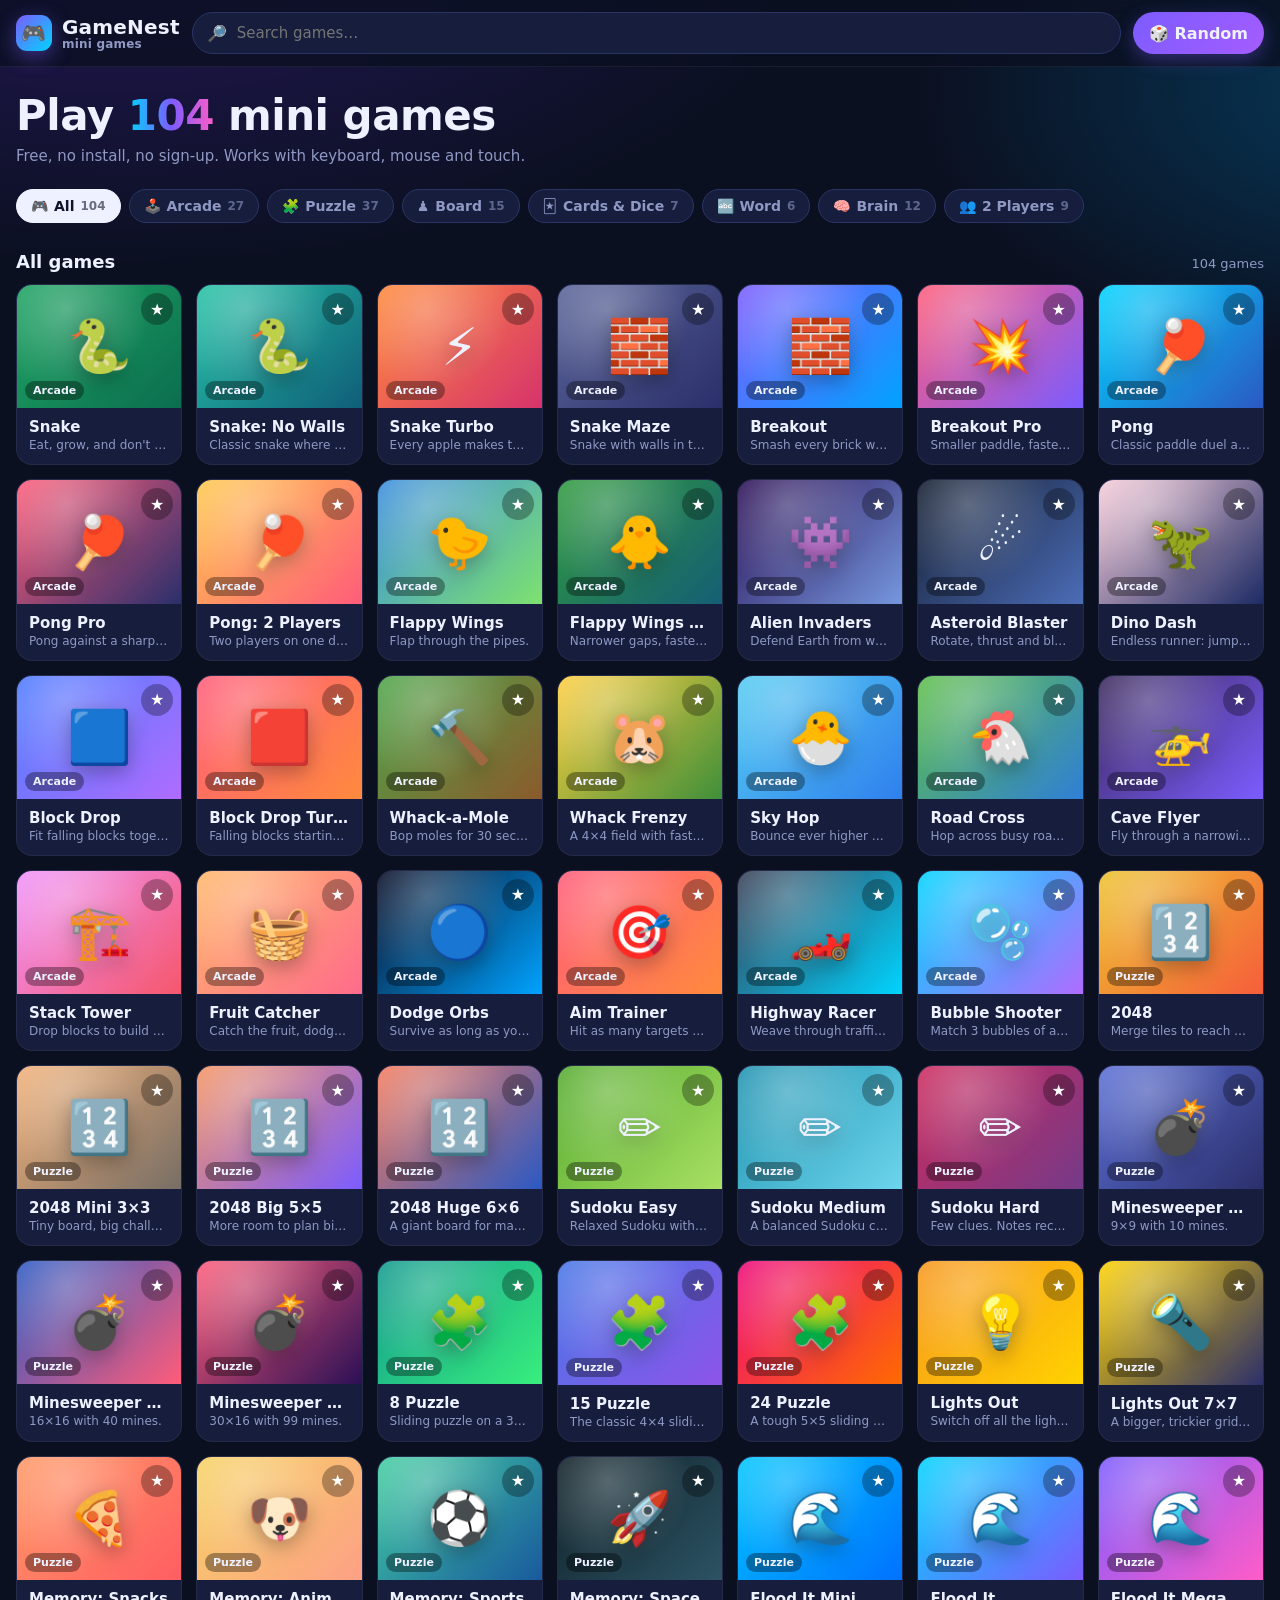
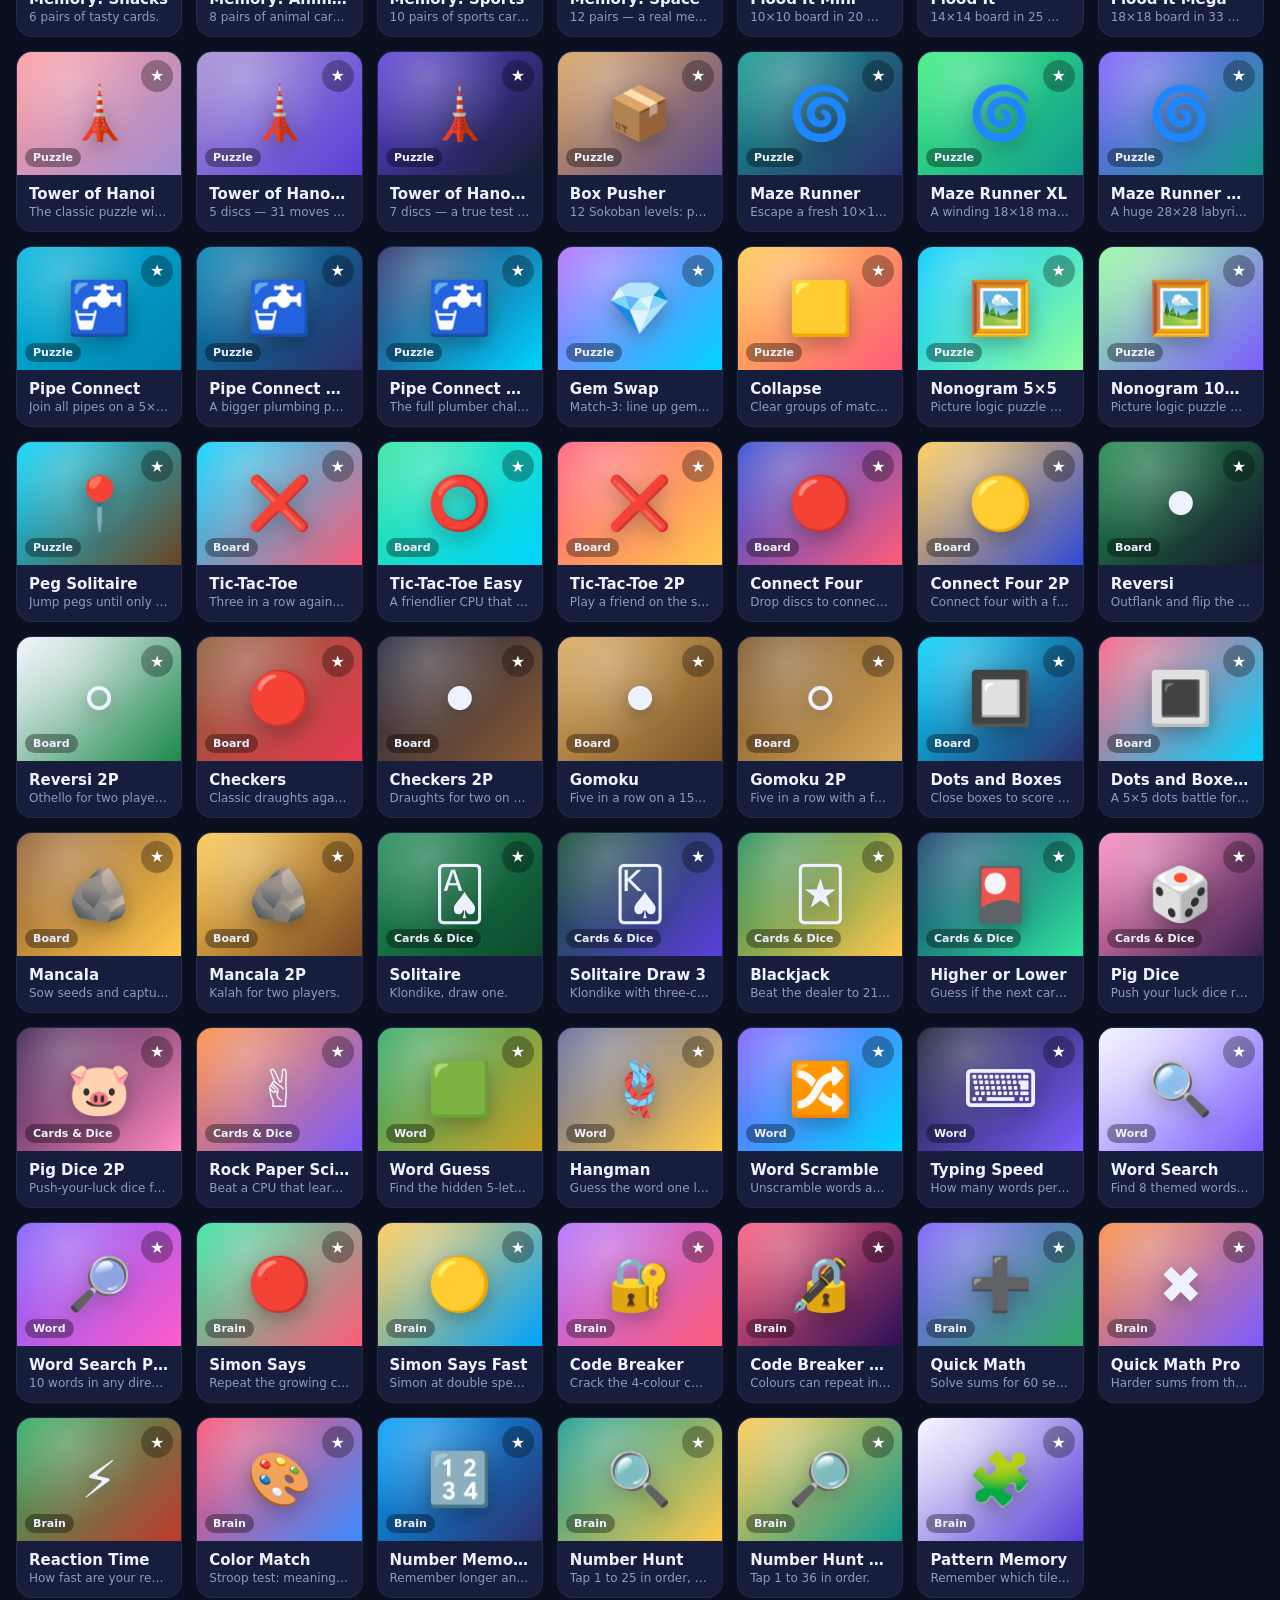
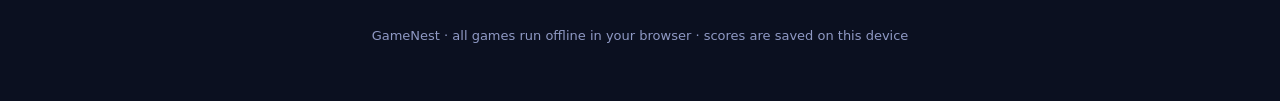
==== index.html @ c079149c "Add GameNest: 104 mini games for laptop and mobile A static, no-build game hub with search, categori" ====
<!doctype html>
<html lang="en">
<head>
  <meta charset="utf-8">
  <meta name="viewport" content="width=device-width, initial-scale=1, viewport-fit=cover">
  <meta name="theme-color" content="#0b1020">
  <meta name="description" content="GameNest: a big collection of free mini games that run in your browser on laptop and mobile.">
  <title>GameNest · Mini Games</title>
  <link rel="icon" href="icon.svg" type="image/svg+xml">
  <link rel="manifest" href="manifest.webmanifest">
  <link rel="stylesheet" href="css/style.css">
</head>
<body>
  <header class="top">
    <div class="top-inner">
      <a class="logo" href="./"><span class="logo-mark">🎮</span><span class="txt">GameNest<small>mini games</small></span></a>
      <label class="search">
        <span aria-hidden="true">🔎</span>
        <input id="q" type="search" placeholder="Search games…" autocomplete="off" aria-label="Search games">
      </label>
      <button class="pill-btn" id="random" title="Play a random game">🎲 <span class="lbl">Random</span></button>
    </div>
  </header>

  <div class="wrap">
    <section class="hero">
      <h1>Play <span id="count">lots of</span> mini games</h1>
      <p>Free, no install, no sign-up. Works with keyboard, mouse and touch.</p>
    </section>

    <nav class="chips" id="chips" aria-label="Categories"></nav>

    <section id="recentSec" hidden>
      <div class="section-title"><h2>Continue playing</h2></div>
      <div class="row" id="recent"></div>
    </section>

    <section id="favSec" hidden>
      <div class="section-title"><h2>★ Favorites</h2></div>
      <div class="row" id="favs"></div>
    </section>

    <section>
      <div class="section-title"><h2 id="listTitle">All games</h2><span id="listCount"></span></div>
      <div class="grid" id="grid"></div>
      <div class="empty" id="empty" hidden>No games match your search.</div>
    </section>

    <div class="foot">GameNest · all games run offline in your browser · scores are saved on this device</div>
  </div>

  <script src="js/core.js"></script>
  <script src="js/registry.js"></script>
  <script src="js/hub.js"></script>
</body>
</html>
---- css/style.css ----
:root {
  --bg: #0b1020;
  --bg2: #111735;
  --panel: #161d3d;
  --panel2: #1f2852;
  --line: #2a3566;
  --text: #eef1ff;
  --muted: #8f99c4;
  --accent: #7c5cff;
  --accent2: #00d4ff;
  --good: #2ee59d;
  --bad: #ff5c7a;
  --warn: #ffc94d;
  --radius: 16px;
  --font: system-ui, -apple-system, "Segoe UI", Roboto, "Helvetica Neue", Arial, sans-serif;
  color-scheme: dark;
}

* { box-sizing: border-box; }
html, body { margin: 0; padding: 0; }
body {
  background: radial-gradient(1200px 600px at 10% -10%, #24185a 0%, transparent 60%),
              radial-gradient(900px 500px at 110% 10%, #06395a 0%, transparent 55%),
              var(--bg);
  background-attachment: fixed;
  color: var(--text);
  font-family: var(--font);
  -webkit-tap-highlight-color: transparent;
}
button, input { font: inherit; color: inherit; }
button { cursor: pointer; }
a { color: inherit; text-decoration: none; }

/* ---------- Hub ---------- */
.top {
  position: sticky; top: 0; z-index: 10;
  backdrop-filter: blur(14px); -webkit-backdrop-filter: blur(14px);
  background: rgba(11, 16, 32, .78);
  border-bottom: 1px solid rgba(255,255,255,.06);
}
.top-inner {
  max-width: 1280px; margin: 0 auto; padding: 12px 16px;
  display: flex; align-items: center; gap: 12px;
}
.logo { display: flex; align-items: center; gap: 10px; font-weight: 800; font-size: 20px; letter-spacing: .2px; white-space: nowrap; }
.logo-mark {
  width: 36px; height: 36px; border-radius: 11px; display: grid; place-items: center; font-size: 20px;
  background: linear-gradient(135deg, var(--accent), var(--accent2));
  box-shadow: 0 6px 20px rgba(124,92,255,.45);
}
.logo small { color: var(--muted); font-weight: 600; font-size: 12px; display: block; margin-top: -2px; }
.search {
  flex: 1; min-width: 0; display: flex; align-items: center; gap: 8px;
  background: var(--panel); border: 1px solid var(--line); border-radius: 999px; padding: 0 14px; height: 42px;
}
.search input { flex: 1; min-width: 0; background: none; border: 0; outline: none; font-size: 15px; }
.search:focus-within { border-color: var(--accent); box-shadow: 0 0 0 3px rgba(124,92,255,.25); }
.pill-btn {
  height: 42px; padding: 0 16px; border-radius: 999px; border: 0; white-space: nowrap;
  background: linear-gradient(135deg, var(--accent), #a55cff); font-weight: 700;
  box-shadow: 0 6px 18px rgba(124,92,255,.35);
}
.pill-btn:active { transform: scale(.97); }

.wrap { max-width: 1280px; margin: 0 auto; padding: 0 16px 48px; }
.hero { padding: 26px 0 8px; }
.hero h1 { margin: 0; font-size: clamp(26px, 5vw, 42px); line-height: 1.1; letter-spacing: -.5px; }
.hero h1 span { background: linear-gradient(90deg, var(--accent2), var(--accent), #ff5cc8); -webkit-background-clip: text; background-clip: text; color: transparent; }
.hero p { color: var(--muted); margin: 8px 0 0; font-size: 15px; }

.chips { display: flex; gap: 8px; overflow-x: auto; padding: 16px 0 6px; scrollbar-width: none; }
.chips::-webkit-scrollbar { display: none; }
.chip {
  flex: none; border: 1px solid var(--line); background: var(--panel); border-radius: 999px;
  padding: 8px 14px; font-size: 14px; font-weight: 600; color: var(--muted);
  display: flex; align-items: center; gap: 6px;
}
.chip b { font-weight: 600; opacity: .6; font-size: 12px; }
.chip.on { background: var(--text); color: #10142b; border-color: var(--text); }

.section-title { display: flex; align-items: baseline; justify-content: space-between; margin: 22px 0 12px; }
.section-title h2 { margin: 0; font-size: 18px; }
.section-title span { color: var(--muted); font-size: 13px; }

.grid { display: grid; gap: 14px; grid-template-columns: repeat(auto-fill, minmax(160px, 1fr)); }
.row { display: grid; gap: 12px; grid-auto-flow: column; grid-auto-columns: 150px; overflow-x: auto; padding-bottom: 6px; scrollbar-width: thin; }

.card {
  position: relative; display: flex; flex-direction: column; border-radius: var(--radius); overflow: hidden;
  background: var(--panel); border: 1px solid rgba(255,255,255,.06);
  transition: transform .15s ease, box-shadow .15s ease, border-color .15s;
}
.card:hover { transform: translateY(-3px); box-shadow: 0 14px 30px rgba(0,0,0,.4); border-color: rgba(255,255,255,.16); }
.card:active { transform: scale(.98); }
.card .thumb {
  aspect-ratio: 4 / 3; display: grid; place-items: center; font-size: 52px; position: relative;
  background: var(--c1);
  background: linear-gradient(135deg, var(--c1), var(--c2));
}
.card .thumb::after {
  content: ""; position: absolute; inset: 0;
  background: radial-gradient(circle at 30% 20%, rgba(255,255,255,.28), transparent 55%);
}
.card .thumb .emo { filter: drop-shadow(0 6px 10px rgba(0,0,0,.3)); z-index: 1; }
.card .badge {
  position: absolute; left: 8px; bottom: 8px; z-index: 2; font-size: 11px; font-weight: 700;
  background: rgba(0,0,0,.35); padding: 3px 8px; border-radius: 999px; backdrop-filter: blur(4px);
}
.card .meta { padding: 10px 12px 12px; }
.card .name { font-weight: 700; font-size: 15px; white-space: nowrap; overflow: hidden; text-overflow: ellipsis; }
.card .sub { color: var(--muted); font-size: 12px; margin-top: 2px; white-space: nowrap; overflow: hidden; text-overflow: ellipsis; }
.fav {
  position: absolute; right: 8px; top: 8px; z-index: 3; width: 32px; height: 32px; border-radius: 50%; border: 0;
  background: rgba(0,0,0,.3); font-size: 16px; display: grid; place-items: center; color: #fff;
}
.fav.on { color: var(--warn); }
.empty { color: var(--muted); padding: 40px 0; text-align: center; }
.foot { color: var(--muted); text-align: center; font-size: 13px; padding: 30px 0 10px; }

@media (max-width: 560px) {
  .logo small { display: none; }
  .logo .txt { display: none; }
  .pill-btn { padding: 0 14px; }
  .pill-btn .lbl { display: none; }
  .grid { grid-template-columns: repeat(auto-fill, minmax(140px, 1fr)); gap: 10px; }
  .card .thumb { font-size: 44px; }
}

/* ---------- Player ---------- */
body.play {
  height: 100vh; height: 100dvh; overflow: hidden; display: flex; flex-direction: column;
  overscroll-behavior: none; user-select: none; -webkit-user-select: none;
}
.bar {
  flex: none; display: flex; align-items: center; gap: 8px; padding: 8px 10px;
  padding-top: max(8px, env(safe-area-inset-top));
  background: rgba(11,16,32,.85); border-bottom: 1px solid rgba(255,255,255,.06);
}
.ibtn {
  width: 38px; height: 38px; flex: none; border-radius: 11px; border: 1px solid var(--line);
  background: var(--panel); display: grid; place-items: center; font-size: 17px; line-height: 1;
}
.ibtn:active { transform: scale(.94); }
.ibtn[hidden] { display: none; }
.gtitle { flex: 1; min-width: 0; display: flex; align-items: center; gap: 8px; font-weight: 800; }
.gtitle .t { white-space: nowrap; overflow: hidden; text-overflow: ellipsis; }
.stats { display: flex; gap: 6px; }
.stat { background: var(--panel); border: 1px solid var(--line); border-radius: 10px; padding: 3px 10px; text-align: center; min-width: 58px; }
.stat small { display: block; color: var(--muted); font-size: 10px; text-transform: uppercase; letter-spacing: .6px; }
.stat b { font-size: 15px; font-variant-numeric: tabular-nums; }
.status { flex: none; text-align: center; color: var(--muted); font-size: 14px; min-height: 0; padding: 0 10px; }
.status:not(:empty) { padding: 6px 10px; }
.stage {
  flex: 1; min-height: 0; position: relative; display: flex; align-items: center; justify-content: center;
  padding: 10px; touch-action: none; overflow: hidden;
}
.stage > canvas { display: block; border-radius: 12px; box-shadow: 0 10px 40px rgba(0,0,0,.45); touch-action: none; }
.pad {
  flex: none; display: none; justify-content: space-between; align-items: center; gap: 16px;
  padding: 8px 16px; padding-bottom: max(10px, env(safe-area-inset-bottom));
}
.pad.show { display: flex; }
.pad .grp { display: flex; gap: 10px; align-items: center; }
.pad .dpad { display: grid; grid-template-columns: repeat(3, 54px); grid-template-rows: repeat(3, 54px); gap: 4px; }
.pbtn {
  width: 64px; height: 64px; border-radius: 18px; border: 1px solid var(--line); background: var(--panel2);
  font-size: 24px; display: grid; place-items: center; touch-action: none; user-select: none; -webkit-user-select: none;
}
.dpad .pbtn { width: 54px; height: 54px; border-radius: 14px; }
.pbtn.down { background: var(--accent); transform: scale(.95); }
.pbtn.big { width: 76px; height: 76px; border-radius: 50%; background: linear-gradient(135deg, var(--accent), #a55cff); }

.overlay {
  position: fixed; inset: 0; z-index: 50; display: grid; place-items: center; padding: 20px;
  background: rgba(6, 9, 20, .72); backdrop-filter: blur(6px); -webkit-backdrop-filter: blur(6px);
}
.overlay[hidden] { display: none; }
.modal {
  width: min(420px, 100%); max-height: 100%; overflow: auto; background: var(--panel); border: 1px solid var(--line);
  border-radius: 22px; padding: 24px; text-align: center; box-shadow: 0 30px 80px rgba(0,0,0,.6);
  animation: pop .22s ease-out;
}
@keyframes pop { from { transform: scale(.92); opacity: 0; } to { transform: none; opacity: 1; } }
.modal .big-emo { font-size: 60px; line-height: 1; }
.modal h2 { margin: 10px 0 6px; font-size: 24px; }
.modal p { color: var(--muted); margin: 6px 0; line-height: 1.45; font-size: 15px; }
.modal .how { text-align: left; background: var(--bg2); border-radius: 12px; padding: 12px 14px; margin: 14px 0; font-size: 14px; color: #c9cff0; line-height: 1.5; }
.modal .scoreline { font-size: 34px; font-weight: 800; margin: 8px 0; }
.modal .btns { display: flex; gap: 10px; justify-content: center; margin-top: 16px; flex-wrap: wrap; }
.btn {
  border: 0; border-radius: 12px; padding: 12px 20px; font-weight: 700; font-size: 15px;
  background: var(--panel2); border: 1px solid var(--line);
}
.btn.primary { background: linear-gradient(135deg, var(--accent), #a55cff); border-color: transparent; }
.btn:active { transform: scale(.97); }
.toast {
  position: fixed; left: 50%; top: calc(env(safe-area-inset-top) + 104px); transform: translateX(-50%); z-index: 60; pointer-events: none;
  background: var(--text); color: #10142b; padding: 8px 16px; border-radius: 999px; font-weight: 700; font-size: 14px;
  opacity: 0; transition: opacity .2s;
}
.toast.show { opacity: 1; }

@media (max-width: 480px) {
  .bar { gap: 5px; padding-left: 8px; padding-right: 8px; }
  .ibtn { width: 33px; height: 34px; font-size: 15px; border-radius: 10px; }
  .gtitle .t { display: none; }
  .stats { gap: 4px; }
  .stat { min-width: 46px; padding: 2px 6px; }
  .stat b { font-size: 14px; }
}

/* DOM-based game helpers */
.gui { display: flex; flex-direction: column; align-items: center; gap: 14px; width: 100%; max-width: 560px; max-height: 100%; overflow: auto; padding: 4px; touch-action: manipulation; }
.gui .big { font-size: clamp(28px, 7vw, 48px); font-weight: 800; text-align: center; }
.gui .muted { color: var(--muted); text-align: center; }
.gui .row-btns { display: flex; gap: 10px; flex-wrap: wrap; justify-content: center; }
.gui input[type=text], .gui input[type=number] {
  background: var(--bg2); border: 1px solid var(--line); border-radius: 12px; padding: 12px 14px; font-size: 20px;
  text-align: center; outline: none; width: 100%; max-width: 360px; user-select: text; -webkit-user-select: text;
}
.gui input:focus { border-color: var(--accent); }
.kbd { display: flex; flex-direction: column; gap: 6px; width: 100%; max-width: 520px; }
.kbd .kr { display: flex; gap: 5px; justify-content: center; }
.kbd button {
  flex: 1; max-width: 44px; height: 52px; border: 0; border-radius: 8px; background: #3a4475; font-weight: 700; font-size: 15px; padding: 0;
}
.kbd button.wide { max-width: 70px; flex: 1.6; font-size: 12px; }
.kbd button.g { background: #2fa866; } .kbd button.y { background: #c9a227; } .kbd button.x { background: #222a4d; color: #6b74a0; }
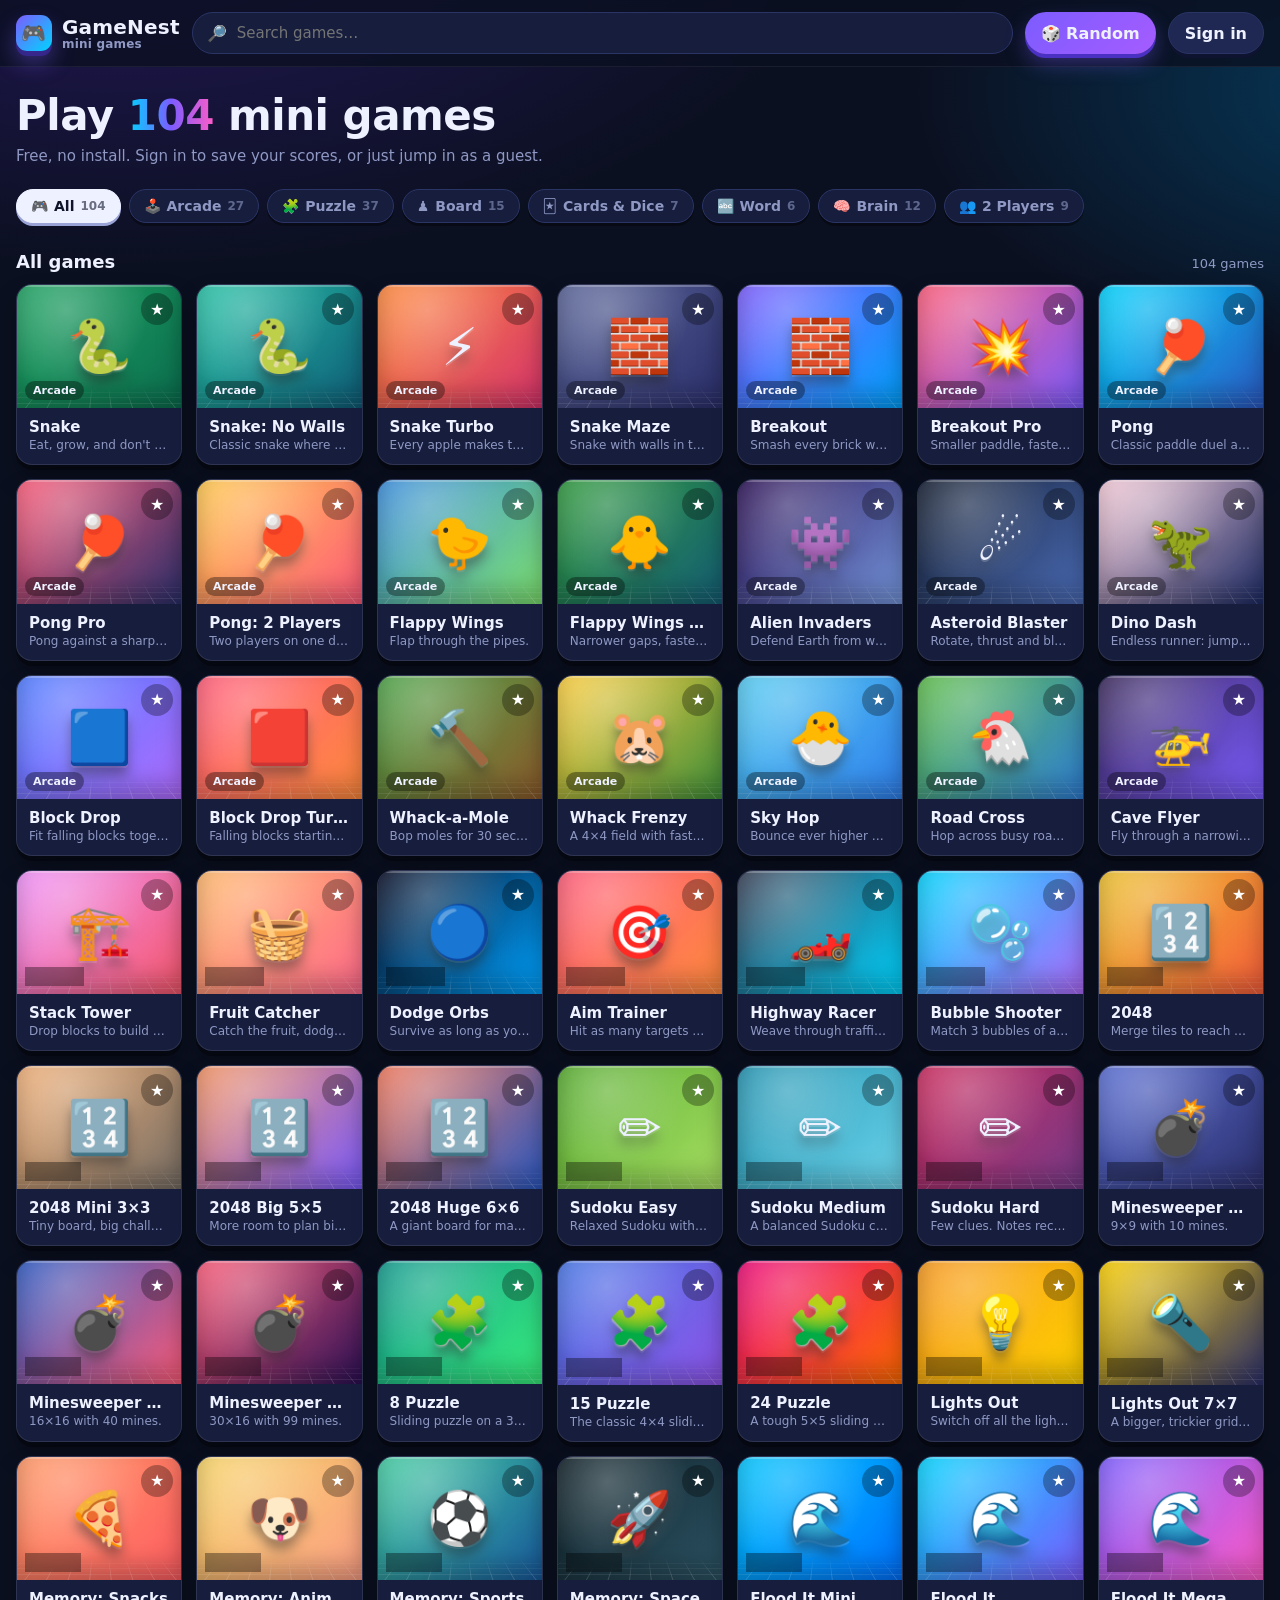
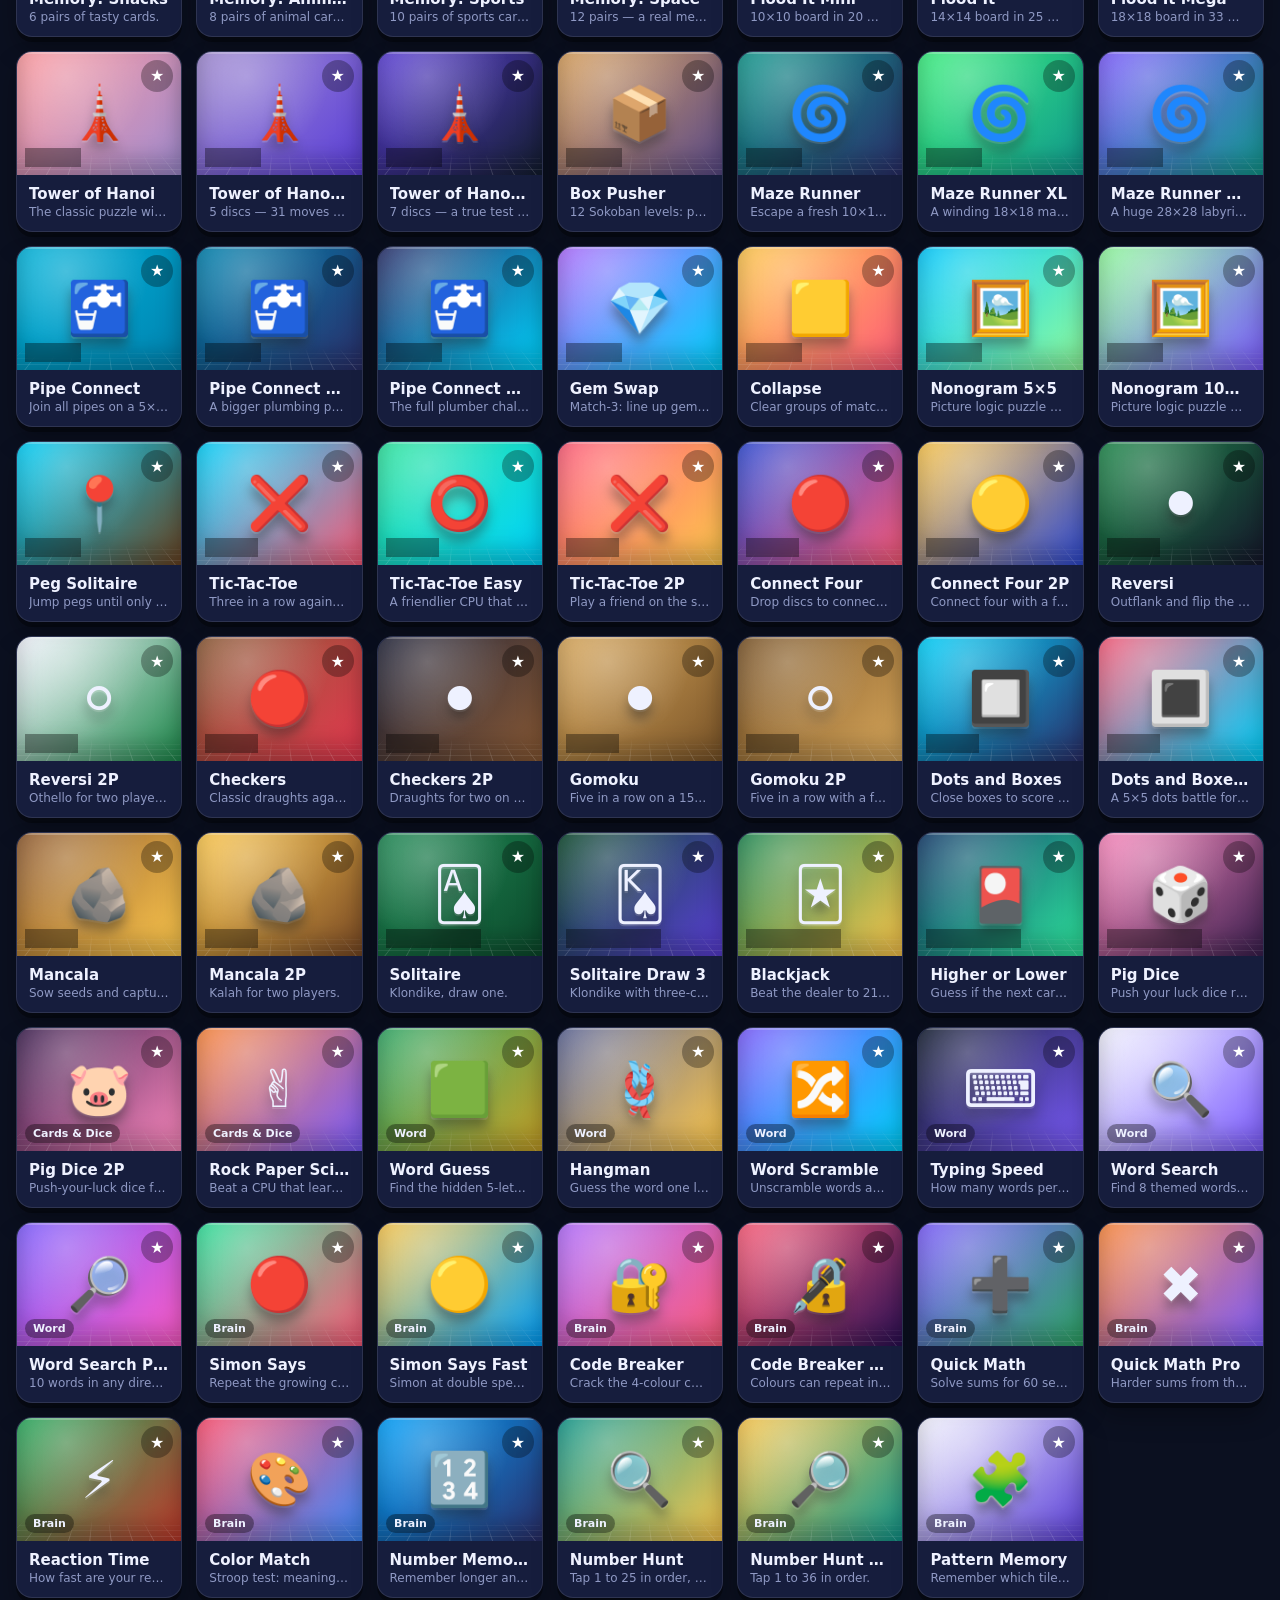
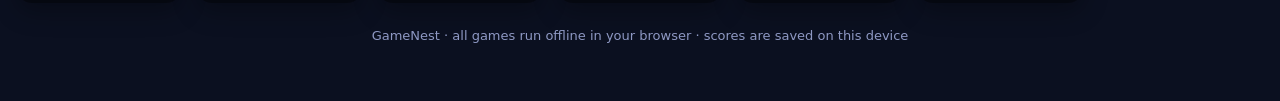
==== commit e3032bd0: "Add login/register accounts and a shared 2.5D canvas look - login.html + js/login.js: sign in, creat" ====
--- a/index.html
+++ b/index.html
@@ -9,6 +9,7 @@
   <link rel="icon" href="icon.svg" type="image/svg+xml">
   <link rel="manifest" href="manifest.webmanifest">
   <link rel="stylesheet" href="css/style.css">
+  <link rel="stylesheet" href="css/fx.css">
 </head>
 <body>
   <header class="top">
@@ -19,13 +20,14 @@
         <input id="q" type="search" placeholder="Search games…" autocomplete="off" aria-label="Search games">
       </label>
       <button class="pill-btn" id="random" title="Play a random game">🎲 <span class="lbl">Random</span></button>
+      <div class="user" id="user"></div>
     </div>
   </header>
 
   <div class="wrap">
     <section class="hero">
       <h1>Play <span id="count">lots of</span> mini games</h1>
-      <p>Free, no install, no sign-up. Works with keyboard, mouse and touch.</p>
+      <p>Free, no install. Sign in to save your scores, or just jump in as a guest.</p>
     </section>
 
     <nav class="chips" id="chips" aria-label="Categories"></nav>
--- a/css/fx.css
+++ b/css/fx.css
@@ -0,0 +1,138 @@
+/* ---------- 2.5D polish (loaded after style.css) ---------- */
+.logo-mark { box-shadow: 0 5px 0 rgba(60,40,160,.7), 0 12px 22px rgba(124,92,255,.4); }
+.pill-btn { box-shadow: 0 4px 0 #4a31c4, 0 10px 20px rgba(124,92,255,.35); transition: transform .1s, box-shadow .1s; }
+.pill-btn:active { transform: translateY(3px); box-shadow: 0 1px 0 #4a31c4, 0 4px 10px rgba(124,92,255,.3); }
+.pill-btn.ghost { display: inline-flex; align-items: center; background: var(--panel2); border: 1px solid var(--line); box-shadow: 0 4px 0 #0e1330; }
+.chip { box-shadow: 0 3px 0 rgba(0,0,0,.35); transition: transform .1s, box-shadow .1s; }
+.chip:active { transform: translateY(2px); box-shadow: 0 1px 0 rgba(0,0,0,.35); }
+.chip.on { box-shadow: 0 3px 0 #9aa3d6; }
+
+.grid, .row { perspective: 900px; }
+.row { padding-top: 6px; padding-bottom: 14px; }
+.card {
+  transform-style: preserve-3d; border-color: rgba(255,255,255,.1);
+  box-shadow: 0 5px 0 rgba(0,0,0,.35), 0 14px 24px rgba(0,0,0,.28);
+  transition: transform .2s ease, box-shadow .2s ease, border-color .2s;
+}
+.card:hover { transform: translateY(-6px) rotateX(5deg) rotateY(-3deg); box-shadow: 0 11px 0 rgba(0,0,0,.35), 0 26px 36px rgba(0,0,0,.4); }
+.card:active { transform: translateY(2px) scale(.98); box-shadow: 0 2px 0 rgba(0,0,0,.35); }
+.card .thumb { box-shadow: inset 0 -14px 24px rgba(0,0,0,.28), inset 0 2px 0 rgba(255,255,255,.25); overflow: hidden; }
+/* tilted floor grid under the icon */
+.card .thumb::before {
+  content: ""; position: absolute; left: -10%; right: -10%; bottom: -2px; height: 46%;
+  background:
+    repeating-linear-gradient(90deg, rgba(255,255,255,.16) 0 1px, transparent 1px 22px),
+    repeating-linear-gradient(0deg, rgba(255,255,255,.16) 0 1px, transparent 1px 14px);
+  transform: perspective(160px) rotateX(58deg); transform-origin: bottom;
+  -webkit-mask-image: linear-gradient(to top, #000 10%, transparent); mask-image: linear-gradient(to top, #000 10%, transparent);
+}
+.card .thumb .emo { transition: transform .25s ease; filter: drop-shadow(0 10px 6px rgba(0,0,0,.35)) drop-shadow(0 2px 0 rgba(255,255,255,.2)); }
+.card:hover .thumb .emo { transform: translateY(-5px) scale(1.12) rotate(-4deg); }
+
+.btn { box-shadow: 0 4px 0 #0e1330; transition: transform .08s, box-shadow .08s; }
+.btn:active { transform: translateY(3px); box-shadow: 0 1px 0 #0e1330; }
+.btn.primary { box-shadow: 0 4px 0 #4a31c4, 0 10px 18px rgba(124,92,255,.3); }
+.btn.primary:active { box-shadow: 0 1px 0 #4a31c4; }
+.ibtn { box-shadow: 0 3px 0 rgba(0,0,0,.4); }
+.ibtn:active { transform: translateY(2px); box-shadow: 0 1px 0 rgba(0,0,0,.4); }
+.stat { box-shadow: inset 0 2px 6px rgba(0,0,0,.35); background: #0f1531; }
+.pbtn { box-shadow: 0 5px 0 rgba(0,0,0,.45); }
+.pbtn.down { transform: translateY(4px); box-shadow: 0 1px 0 rgba(0,0,0,.45); }
+.pbtn.big { box-shadow: 0 6px 0 #4a31c4; }
+.modal { box-shadow: 0 8px 0 rgba(0,0,0,.35), 0 30px 80px rgba(0,0,0,.6); background: linear-gradient(180deg, #1c2550, var(--panel)); }
+
+/* the stage is a lit "table" the canvas sits on, with a receding floor */
+.stage {
+  background:
+    radial-gradient(ellipse 70% 55% at 50% 40%, rgba(124,92,255,.16), transparent 70%),
+    linear-gradient(180deg, transparent 55%, rgba(0,0,0,.35));
+}
+.stage::before {
+  content: ""; position: absolute; left: -20%; right: -20%; bottom: 0; height: 55%; pointer-events: none;
+  background:
+    repeating-linear-gradient(90deg, rgba(150,175,255,.09) 0 1px, transparent 1px 60px),
+    repeating-linear-gradient(0deg, rgba(150,175,255,.09) 0 1px, transparent 1px 38px);
+  transform: perspective(500px) rotateX(62deg); transform-origin: bottom;
+  -webkit-mask-image: linear-gradient(to top, #000, transparent); mask-image: linear-gradient(to top, #000, transparent);
+}
+.stage > canvas {
+  position: relative; border-radius: 14px;
+  box-shadow: 0 0 0 3px #232d63, 0 0 0 5px rgba(255,255,255,.07), 0 10px 0 #0a0f26, 0 28px 50px rgba(0,0,0,.55);
+}
+
+/* ---------- user chip ---------- */
+.user { position: relative; flex: none; }
+.avatar {
+  width: 38px; height: 38px; border-radius: 50%; border: 2px solid rgba(255,255,255,.35); font-weight: 800; font-size: 16px;
+  background: linear-gradient(145deg, hsl(var(--h) 80% 62%), hsl(calc(var(--h) + 40) 70% 38%));
+  box-shadow: 0 3px 0 rgba(0,0,0,.4); color: #fff;
+}
+.avatar:active { transform: translateY(2px); }
+.umenu {
+  position: absolute; right: 0; top: calc(100% + 10px); z-index: 40; width: 220px; padding: 14px; border-radius: 16px; text-align: left;
+  background: var(--panel2); border: 1px solid var(--line); box-shadow: 0 6px 0 rgba(0,0,0,.35), 0 20px 40px rgba(0,0,0,.5);
+}
+.umenu[hidden] { display: none; }
+.umenu .un { font-weight: 800; font-size: 16px; overflow: hidden; text-overflow: ellipsis; white-space: nowrap; }
+.umenu .us { color: var(--muted); font-size: 12px; margin: 2px 0 12px; }
+.umenu .btn { width: 100%; padding: 10px; }
+body.play .user .pill-btn { height: 34px; padding: 0 12px; font-size: 13px; }
+body.play .avatar { width: 34px; height: 34px; font-size: 14px; }
+
+/* ---------- login / register ---------- */
+body.auth { min-height: 100vh; min-height: 100dvh; display: grid; place-items: center; padding: 20px; overflow-x: hidden; }
+.auth-bg { position: fixed; inset: 0; pointer-events: none; overflow: hidden; perspective: 800px; }
+.auth-bg i {
+  position: absolute; width: 90px; height: 90px; border-radius: 22px; opacity: .5;
+  background: linear-gradient(145deg, var(--accent), var(--accent2));
+  box-shadow: 0 14px 0 rgba(0,0,0,.35), inset 0 3px 0 rgba(255,255,255,.4), inset 0 -10px 18px rgba(0,0,0,.25);
+  animation: floaty 9s ease-in-out infinite;
+}
+.auth-bg i:nth-child(1) { left: 8%; top: 14%; }
+.auth-bg i:nth-child(2) { right: 10%; top: 22%; width: 60px; height: 60px; border-radius: 50%; background: linear-gradient(145deg, #ff5c7a, #ffc94d); animation-delay: -2s; }
+.auth-bg i:nth-child(3) { left: 14%; bottom: 14%; width: 70px; height: 70px; background: linear-gradient(145deg, #2ee59d, #00a2ff); animation-delay: -4s; }
+.auth-bg i:nth-child(4) { right: 16%; bottom: 12%; background: linear-gradient(145deg, #ffc94d, #ff8a3d); animation-delay: -6s; }
+.auth-bg i:nth-child(5) { left: 44%; top: 6%; width: 44px; height: 44px; border-radius: 50%; animation-delay: -1s; }
+.auth-bg i:nth-child(6) { right: 40%; bottom: 5%; width: 54px; height: 54px; background: linear-gradient(145deg, #ff5cc8, #7c5cff); animation-delay: -5s; }
+@keyframes floaty {
+  0%, 100% { transform: translateY(0) rotateX(18deg) rotateY(-24deg) rotateZ(0); }
+  50% { transform: translateY(-26px) rotateX(-12deg) rotateY(24deg) rotateZ(8deg); }
+}
+@media (prefers-reduced-motion: reduce) { .auth-bg i { animation: none; } }
+
+.auth-card {
+  position: relative; width: min(420px, 100%); padding: 28px 26px 22px; border-radius: 24px; text-align: center;
+  background: linear-gradient(180deg, #1c2550, var(--panel)); border: 1px solid var(--line);
+  box-shadow: 0 10px 0 rgba(0,0,0,.35), 0 40px 80px rgba(0,0,0,.55), inset 0 2px 0 rgba(255,255,255,.08);
+}
+.auth-card .logo { justify-content: center; margin-bottom: 14px; }
+.auth-card h1 { margin: 0; font-size: 26px; letter-spacing: -.3px; }
+.auth-card .sub { color: var(--muted); margin: 6px 0 18px; font-size: 14px; line-height: 1.4; }
+.tabs { display: grid; grid-template-columns: 1fr 1fr; gap: 4px; padding: 4px; border-radius: 14px; background: #0f1531; box-shadow: inset 0 2px 6px rgba(0,0,0,.4); margin-bottom: 16px; }
+.tab { border: 0; background: none; padding: 10px; border-radius: 11px; font-weight: 700; color: var(--muted); }
+.tab.on { color: #fff; background: linear-gradient(135deg, var(--accent), #a55cff); box-shadow: 0 3px 0 #4a31c4; }
+.field { display: block; text-align: left; margin-bottom: 12px; }
+.field > span:first-child { display: block; font-size: 12px; font-weight: 700; color: var(--muted); margin-bottom: 6px; text-transform: uppercase; letter-spacing: .6px; }
+.field[hidden] { display: none; }
+.auth-card input {
+  width: 100%; background: #0f1531; border: 1px solid var(--line); border-radius: 12px; padding: 13px 14px; font-size: 16px; outline: none;
+  box-shadow: inset 0 3px 8px rgba(0,0,0,.35);
+}
+.auth-card input:focus { border-color: var(--accent); box-shadow: inset 0 3px 8px rgba(0,0,0,.35), 0 0 0 3px rgba(124,92,255,.28); }
+.pw { position: relative; display: block; }
+.pw input { padding-right: 46px; }
+.eye { position: absolute; right: 6px; top: 50%; transform: translateY(-50%); width: 36px; height: 36px; border: 0; background: none; font-size: 17px; opacity: .7; }
+.err { min-height: 20px; color: var(--bad); font-size: 13px; font-weight: 600; margin: 0 0 8px; text-align: left; }
+.btn.wide { display: block; width: 100%; padding: 14px; text-align: center; font-size: 16px; }
+.btn[disabled] { opacity: .6; pointer-events: none; }
+.or { display: flex; align-items: center; gap: 12px; color: var(--muted); font-size: 12px; margin: 16px 0; }
+.or::before, .or::after { content: ""; flex: 1; height: 1px; background: var(--line); }
+.fine { color: var(--muted); font-size: 12px; margin: 16px 0 0; line-height: 1.45; }
+
+@media (max-width: 480px) {
+  body.play #btnFs { display: none; }
+  body.play .user .pill-btn { height: 32px; padding: 0 9px; font-size: 12px; }
+  body.play .avatar { width: 32px; height: 32px; }
+  .umenu { right: -4px; }
+  .auth-card { padding: 22px 18px 18px; }
+}
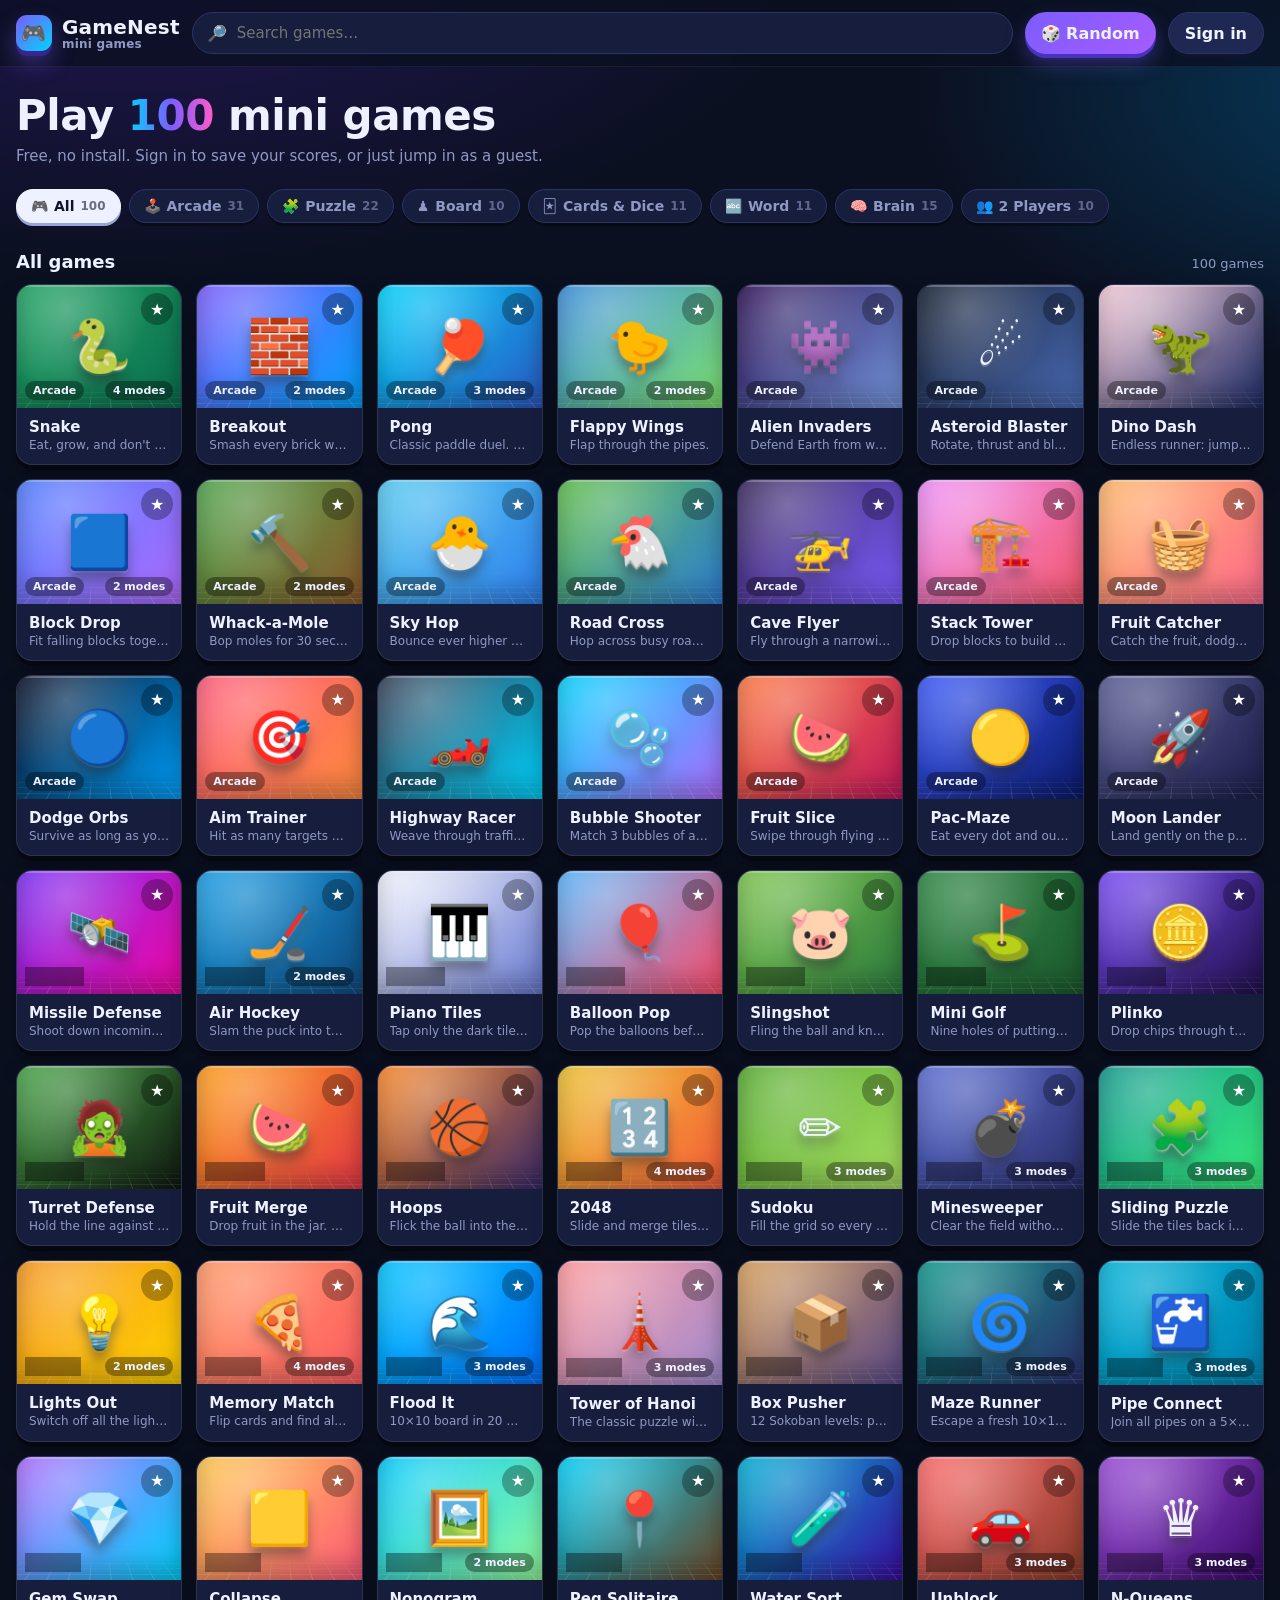
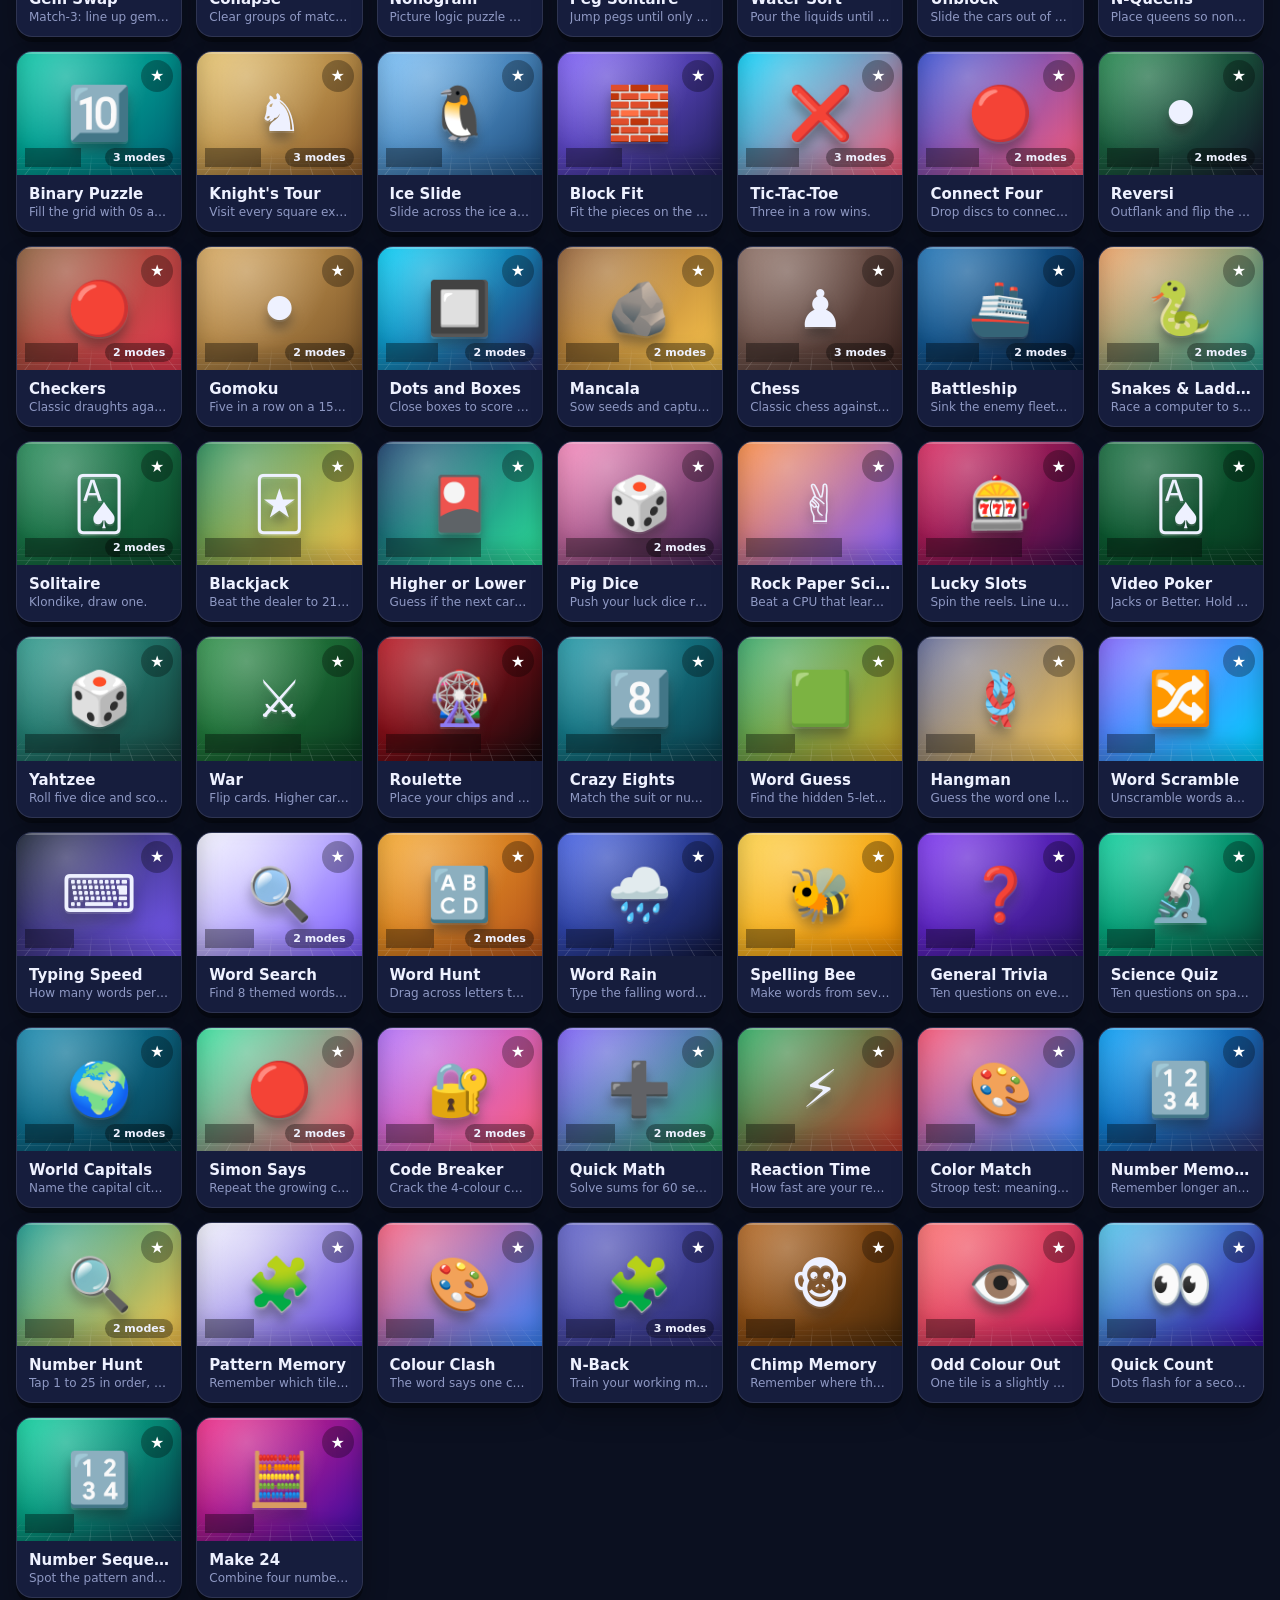
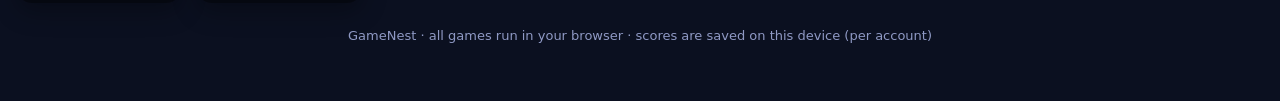
==== commit 2d5230a7: "100 games: one card per game with a mode picker, 42 new games - Catalog groups modes under one game " ====
--- a/index.html
+++ b/index.html
@@ -48,11 +48,19 @@
       <div class="empty" id="empty" hidden>No games match your search.</div>
     </section>
 
-    <div class="foot">GameNest · all games run offline in your browser · scores are saved on this device</div>
+    <div class="foot">GameNest · all games run in your browser · scores are saved on this device (per account)</div>
   </div>
 
+  <div class="overlay" id="pick" hidden>
+    <div class="modal pick" role="dialog" aria-modal="true" aria-label="Choose a mode">
+      <button class="x" id="pickClose" aria-label="Close">✕</button>
+      <div id="pickBody"></div>
+    </div>
+  </div>
   <script src="js/core.js"></script>
   <script src="js/registry.js"></script>
+  <script src="js/registry_more.js"></script>
+  <script src="js/groups.js"></script>
   <script src="js/hub.js"></script>
 </body>
 </html>
--- a/css/fx.css
+++ b/css/fx.css
@@ -136,3 +136,26 @@
   .umenu { right: -4px; }
   .auth-card { padding: 22px 18px 18px; }
 }
+
+/* ---------- mode picker ---------- */
+.modal.pick { position: relative; text-align: left; padding: 0; overflow: hidden; width: min(440px, 100%); }
+.modal.pick .x { position: absolute; right: 10px; top: 10px; z-index: 2; width: 34px; height: 34px; border-radius: 50%; border: 0; background: rgba(0,0,0,.35); color: #fff; font-size: 14px; }
+.pick-head { display: flex; align-items: center; gap: 14px; padding: 22px 54px 18px 20px; background: linear-gradient(135deg, var(--c1), var(--c2)); box-shadow: inset 0 -16px 24px rgba(0,0,0,.25); }
+.pick-head .pe { font-size: 52px; line-height: 1; filter: drop-shadow(0 8px 5px rgba(0,0,0,.35)); }
+.pick-head h2 { margin: 0; font-size: 24px; }
+.pick-head p { margin: 4px 0 0; color: rgba(255,255,255,.85); font-size: 13px; line-height: 1.35; }
+.pick-lbl { padding: 16px 20px 6px; color: var(--muted); font-size: 12px; font-weight: 700; text-transform: uppercase; letter-spacing: .7px; }
+.pick-list { display: grid; gap: 10px; padding: 6px 16px 20px; max-height: 55vh; overflow: auto; }
+.vopt {
+  display: flex; align-items: center; gap: 10px; padding: 14px 16px; border-radius: 14px; background: var(--panel2); border: 1px solid var(--line);
+  box-shadow: 0 4px 0 #0e1330; transition: transform .08s, box-shadow .08s, border-color .15s; font-weight: 700;
+}
+.vopt:hover, .vopt:focus-visible { border-color: var(--accent); outline: none; }
+.vopt:active { transform: translateY(3px); box-shadow: 0 1px 0 #0e1330; }
+.vopt .vn { flex: 1; }
+.vopt .vb { color: var(--muted); font-size: 12px; font-weight: 600; }
+.vopt .go { width: 30px; height: 30px; border-radius: 50%; display: grid; place-items: center; font-size: 12px; background: linear-gradient(135deg, var(--accent), #a55cff); box-shadow: 0 2px 0 #4a31c4; }
+.card .modes { position: absolute; right: 8px; bottom: 8px; z-index: 2; font-size: 11px; font-weight: 700; background: rgba(0,0,0,.35); padding: 3px 8px; border-radius: 999px; }
+.var-row { display: flex; flex-wrap: wrap; gap: 6px; justify-content: center; margin: 10px 0 2px; }
+.var-row a { padding: 5px 11px; border-radius: 999px; font-size: 12px; font-weight: 700; background: var(--bg2); border: 1px solid var(--line); color: var(--muted); }
+.var-row a.on { background: var(--text); color: #10142b; border-color: var(--text); }
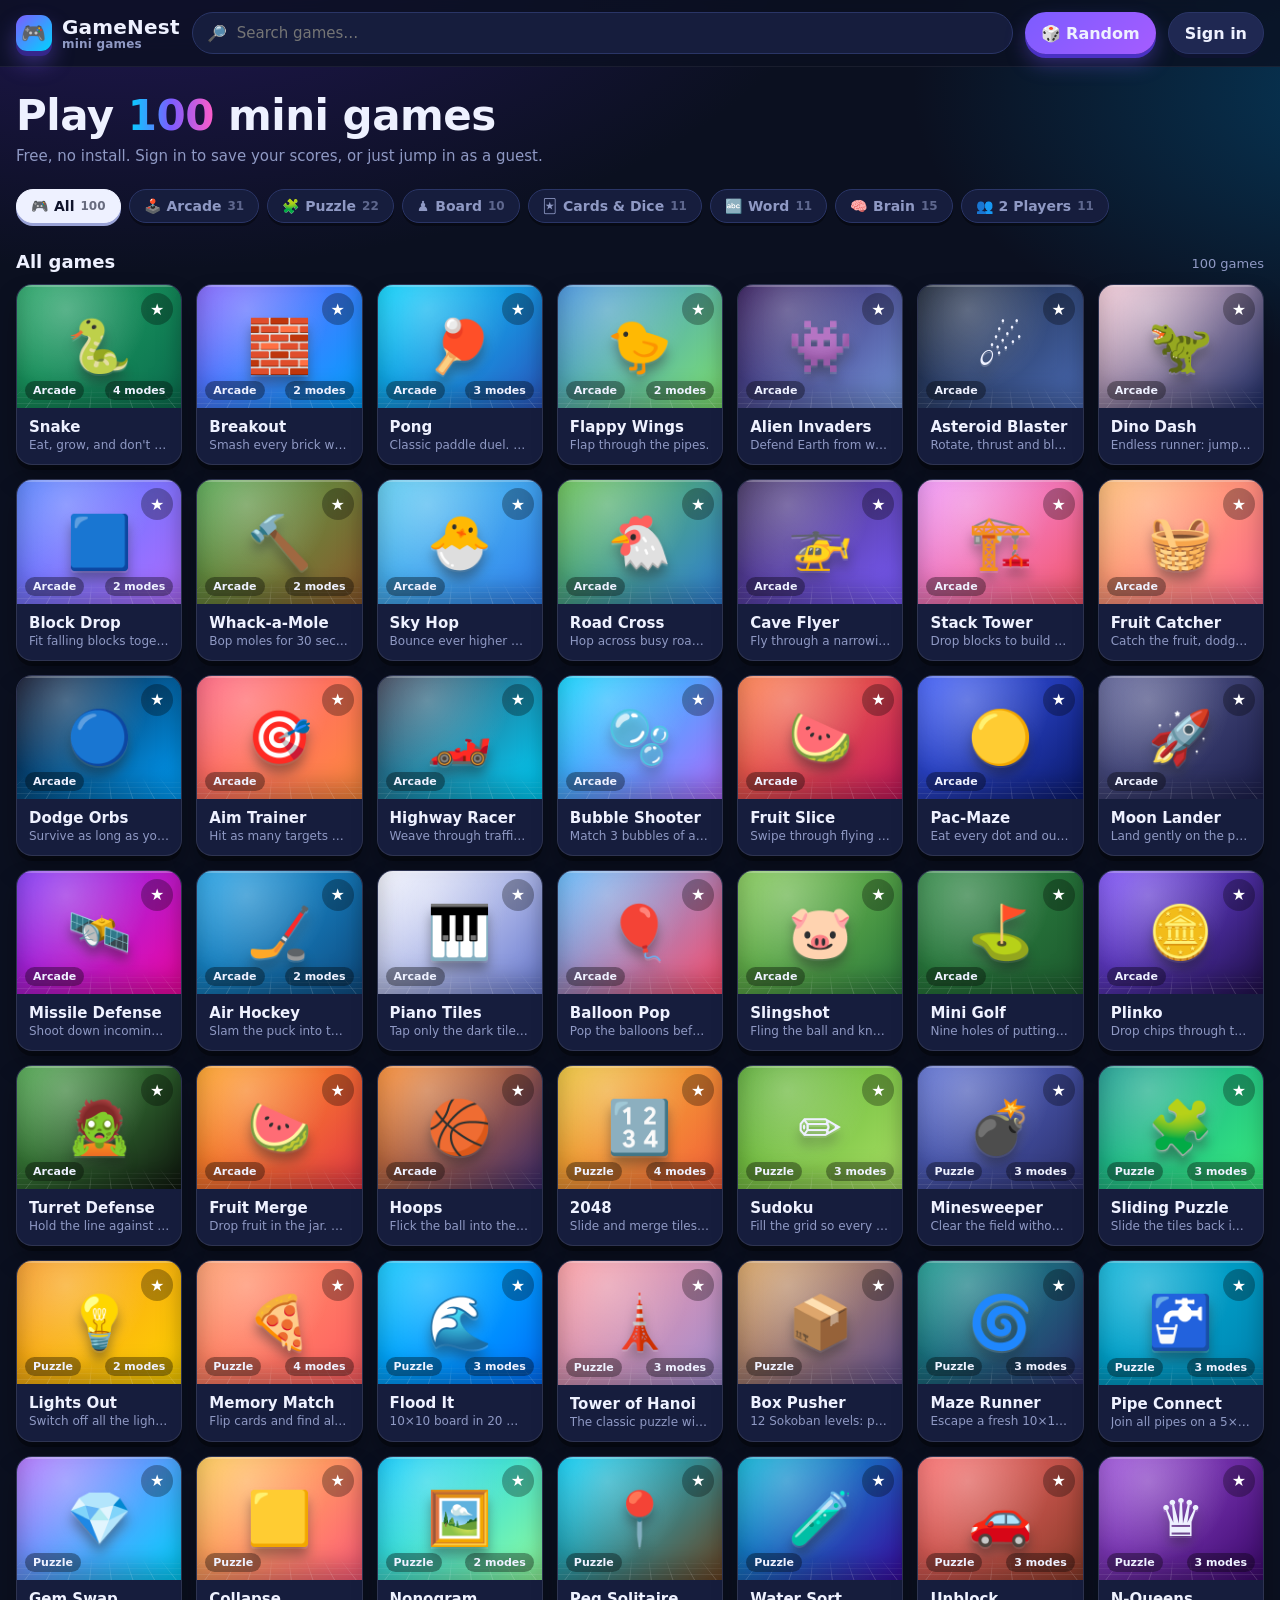
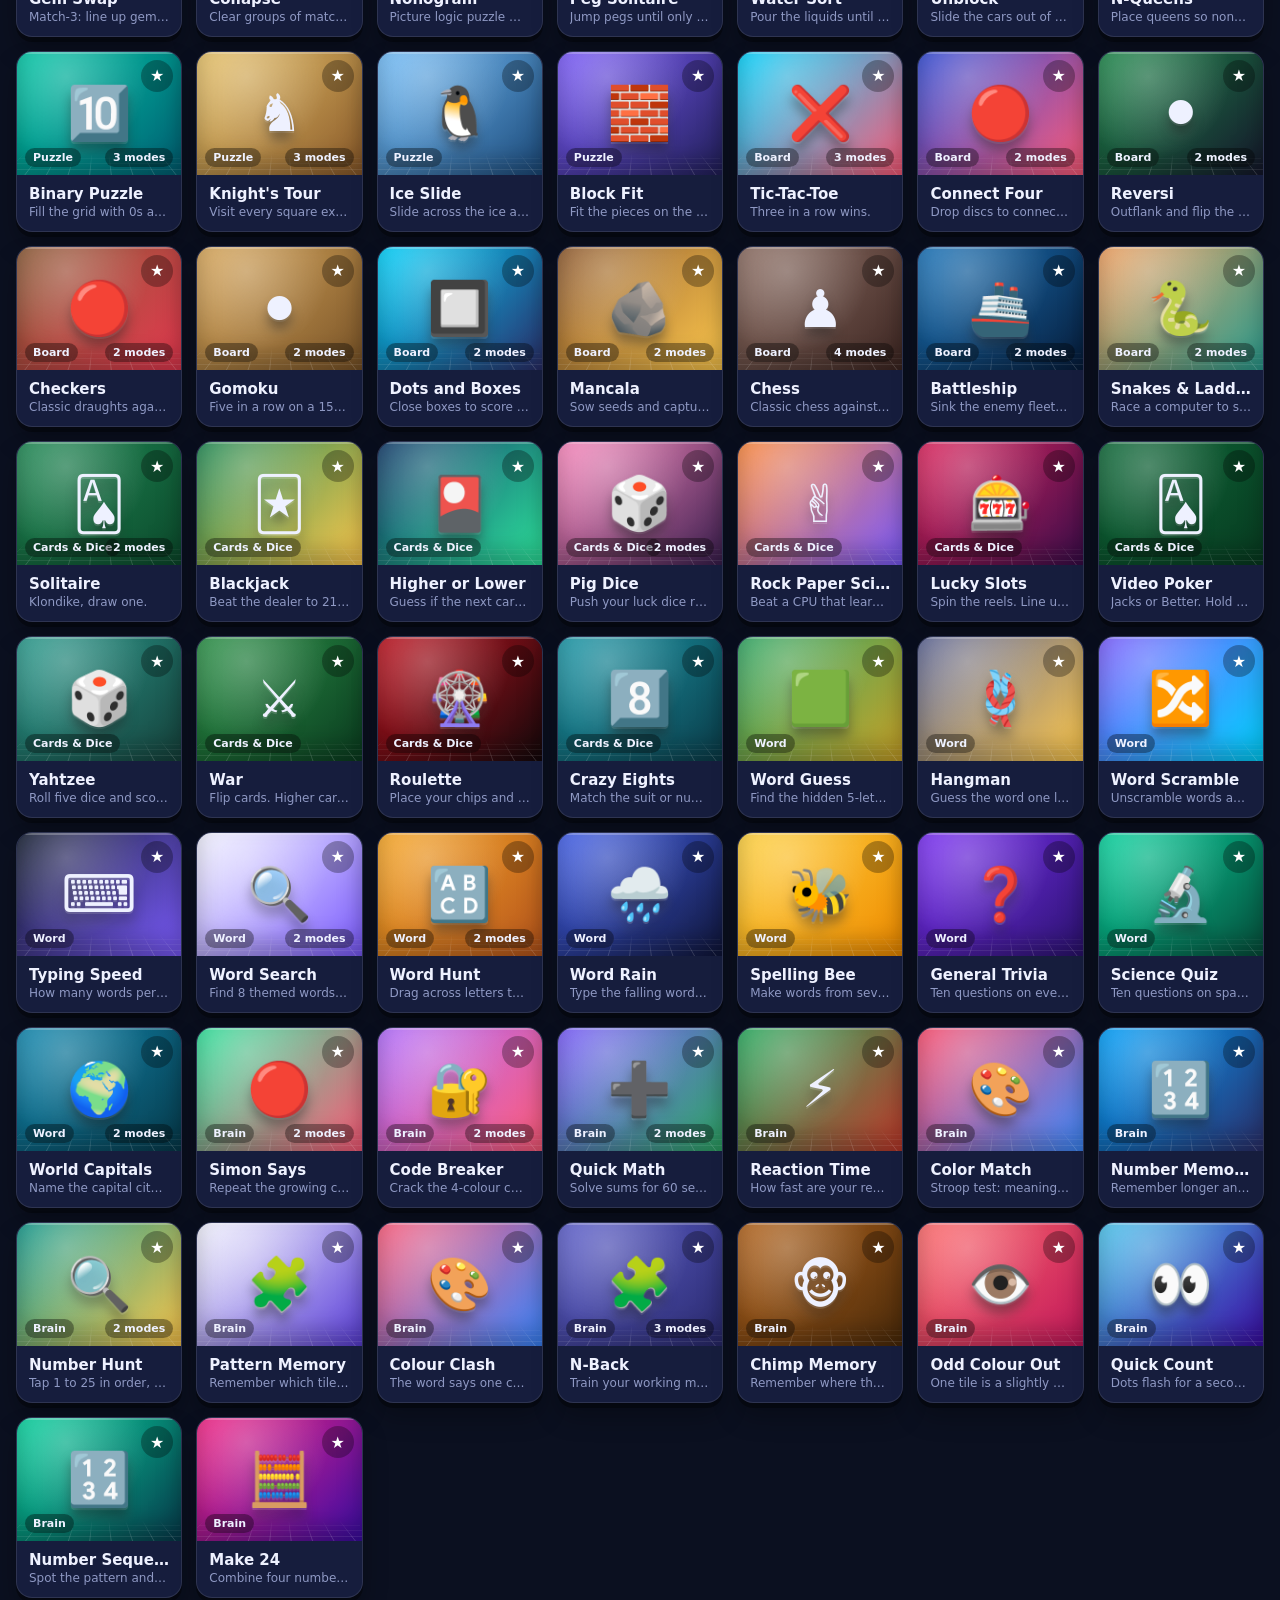
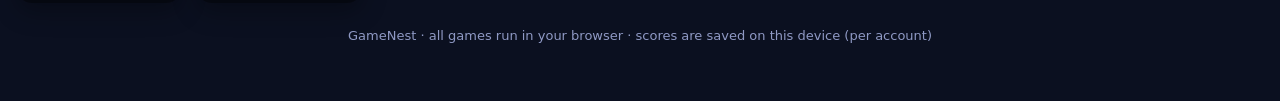
==== commit 9955e8cc: "Online play between two accounts: invites, accept, play from anywhere - js/net.js: peer-to-peer room" ====
--- a/index.html
+++ b/index.html
@@ -61,6 +61,8 @@
   <script src="js/registry.js"></script>
   <script src="js/registry_more.js"></script>
   <script src="js/groups.js"></script>
+  <script src="js/peerjs.min.js"></script>
+  <script src="js/net.js"></script>
   <script src="js/hub.js"></script>
 </body>
 </html>
--- a/css/fx.css
+++ b/css/fx.css
@@ -159,3 +159,18 @@
 .var-row { display: flex; flex-wrap: wrap; gap: 6px; justify-content: center; margin: 10px 0 2px; }
 .var-row a { padding: 5px 11px; border-radius: 999px; font-size: 12px; font-weight: 700; background: var(--bg2); border: 1px solid var(--line); color: var(--muted); }
 .var-row a.on { background: var(--text); color: #10142b; border-color: var(--text); }
+
+/* ---------- online play ---------- */
+.vopt.online { background: linear-gradient(135deg, #2b3a9e, #6a3fd1); border-color: rgba(255,255,255,.25); }
+.vopt.online .vb { color: rgba(255,255,255,.75); }
+.netbar { flex: none; text-align: center; font-size: 13px; padding: 5px 10px; color: var(--muted); background: rgba(124,92,255,.12); border-bottom: 1px solid rgba(255,255,255,.06); }
+.netbar[hidden] { display: none; }
+.netbar b { color: var(--text); }
+.netbar .yt { color: var(--good); font-weight: 800; }
+.net-md { text-align: center; }
+.net-md .lob-lbl { text-align: left; font-size: 12px; font-weight: 700; color: var(--muted); text-transform: uppercase; letter-spacing: .6px; margin: 14px 0 6px; }
+.net-md .lob-row { display: flex; gap: 8px; }
+.net-md .lob-in { flex: 1; min-width: 0; background: var(--bg2); border: 1px solid var(--line); border-radius: 12px; padding: 11px 12px; font-size: 14px; outline: none; color: var(--text); user-select: text; -webkit-user-select: text; }
+.net-md .lob-in:focus { border-color: var(--accent); }
+.net-md .lob-note { font-size: 12px; margin-top: 12px; }
+.net-md .btn[disabled] { opacity: .5; pointer-events: none; }
